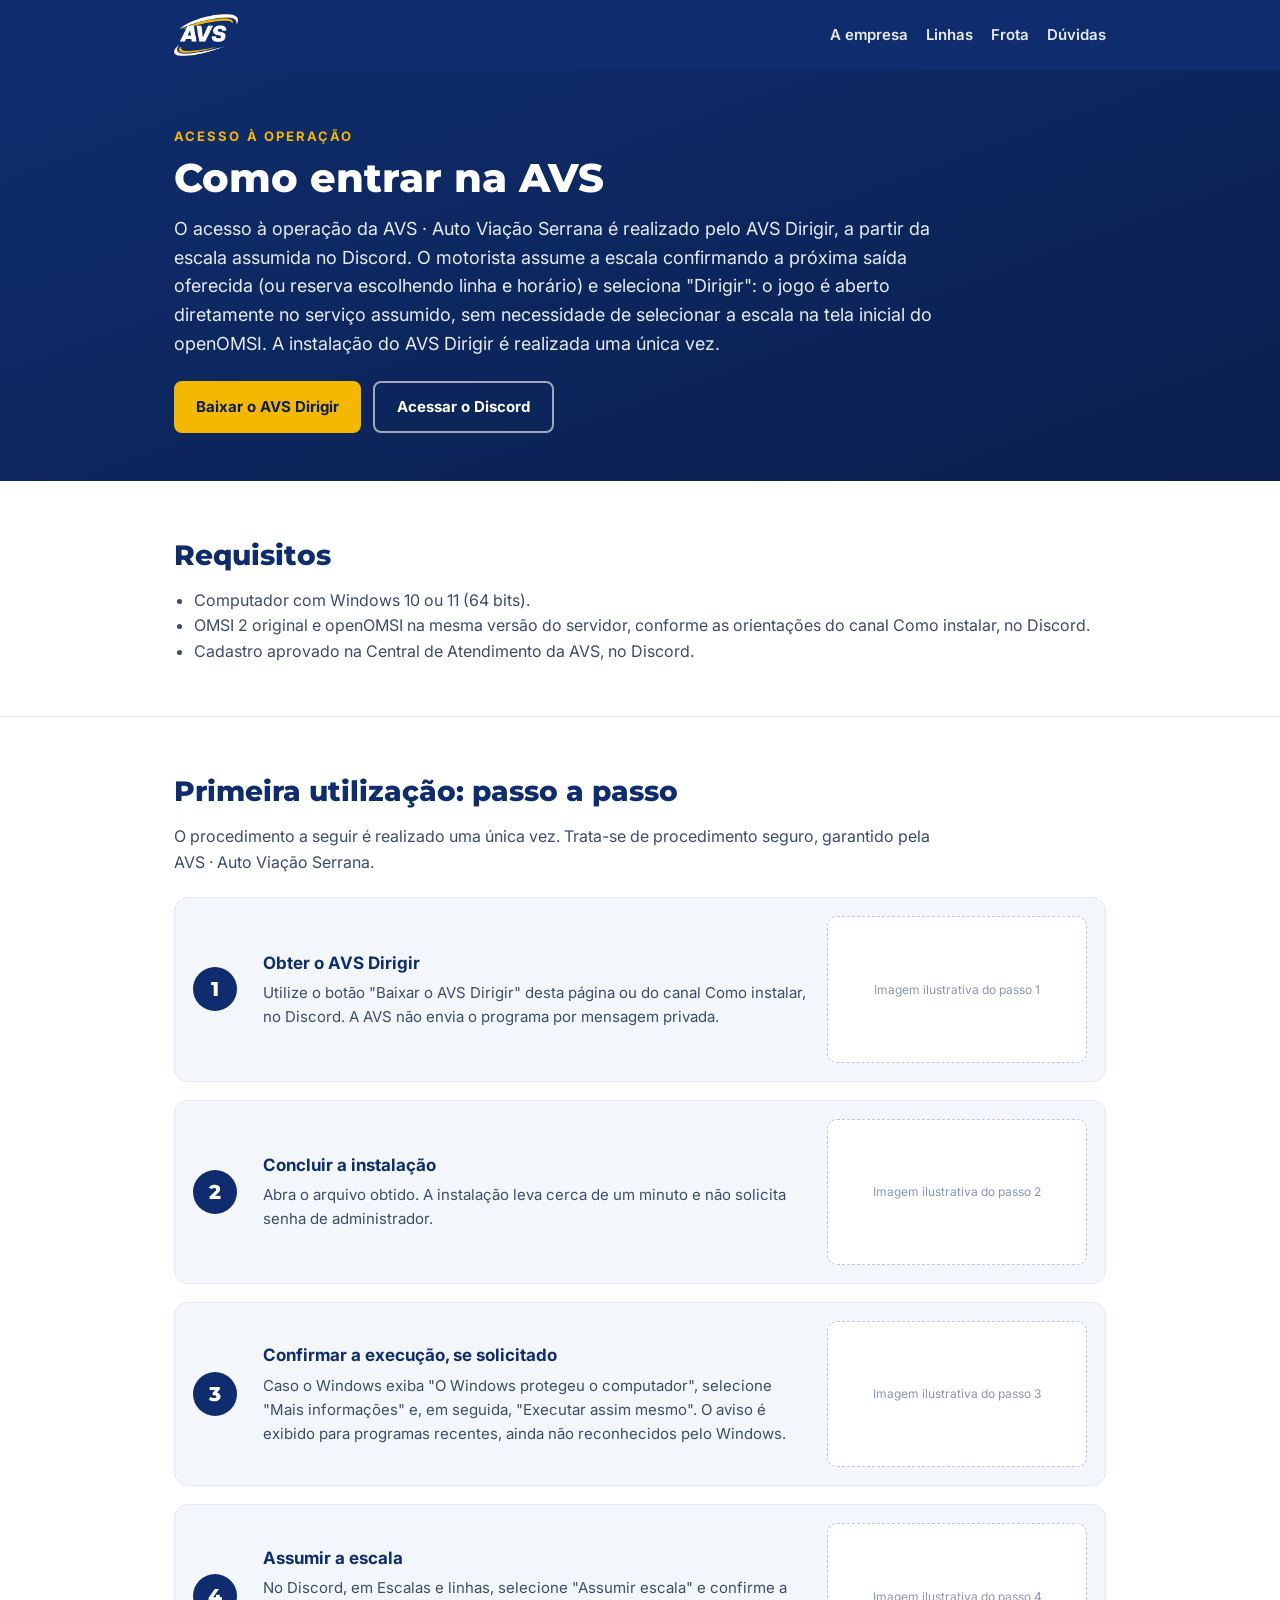
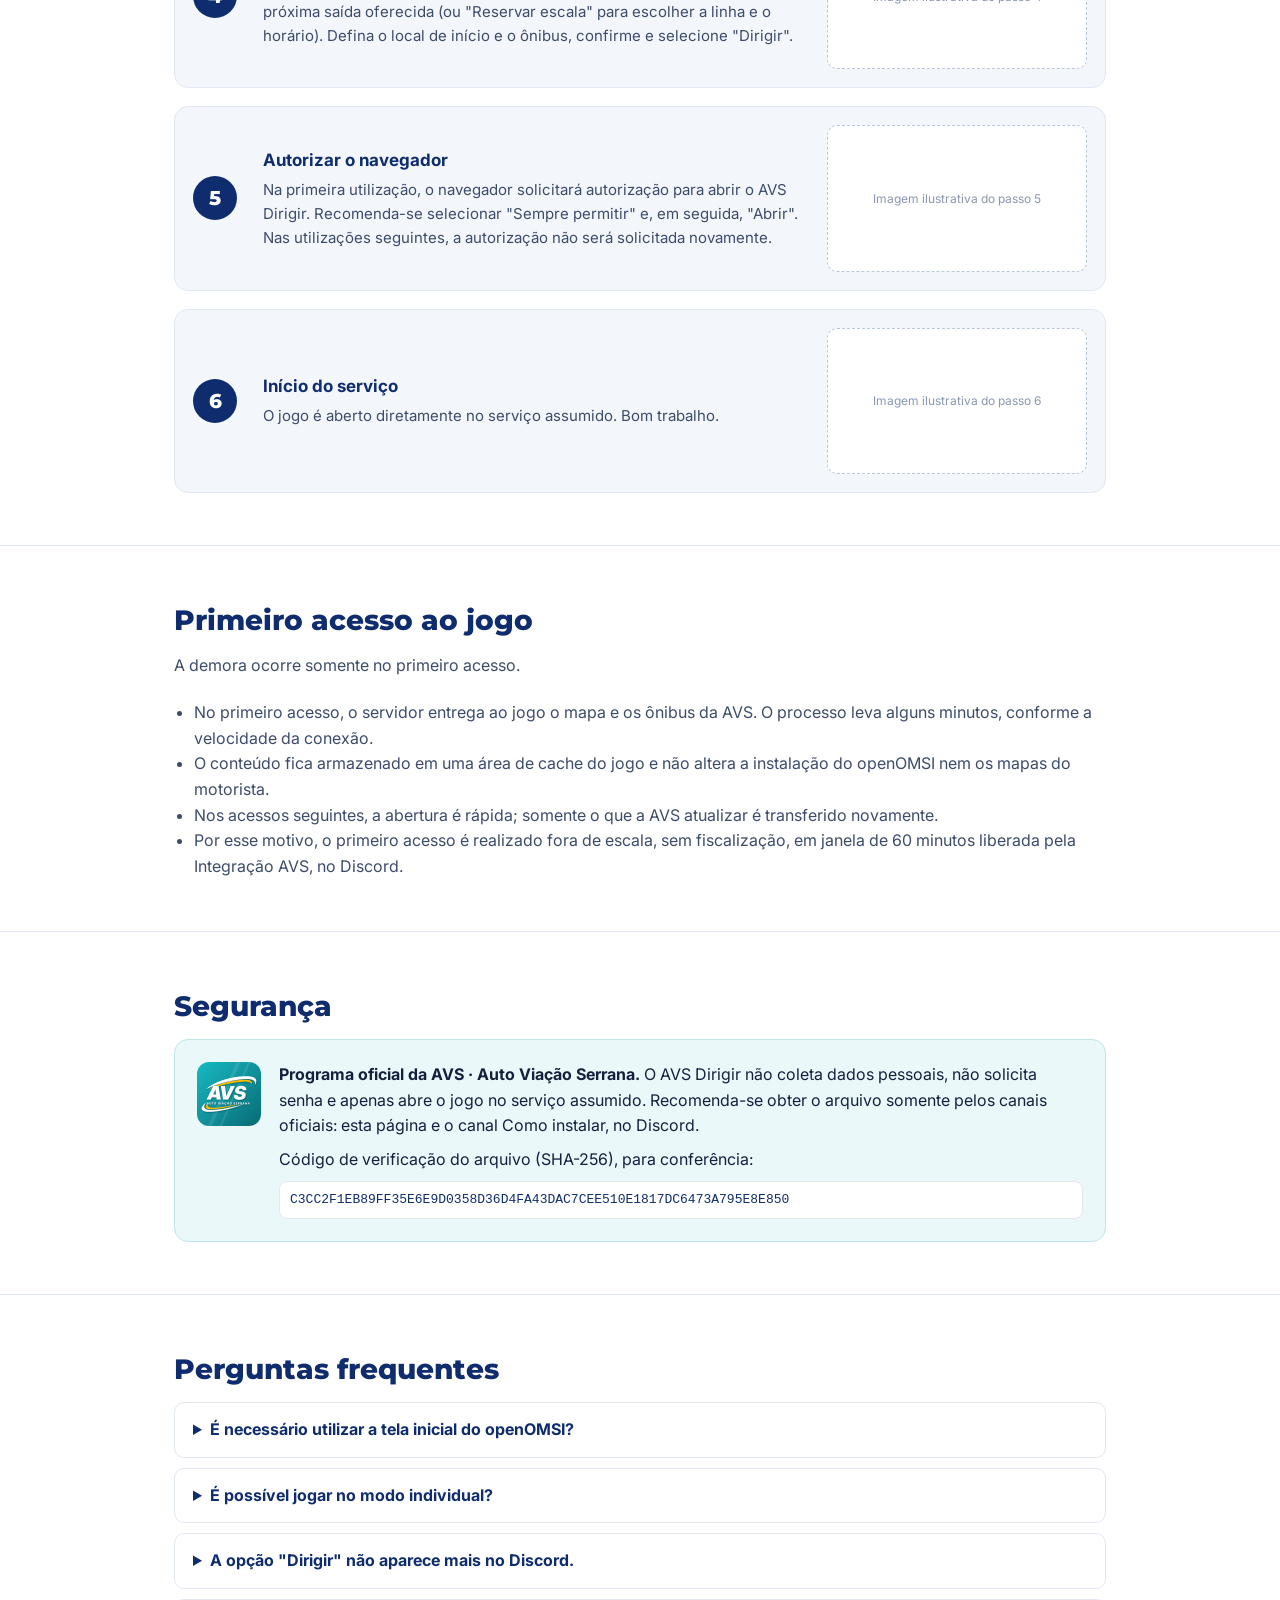
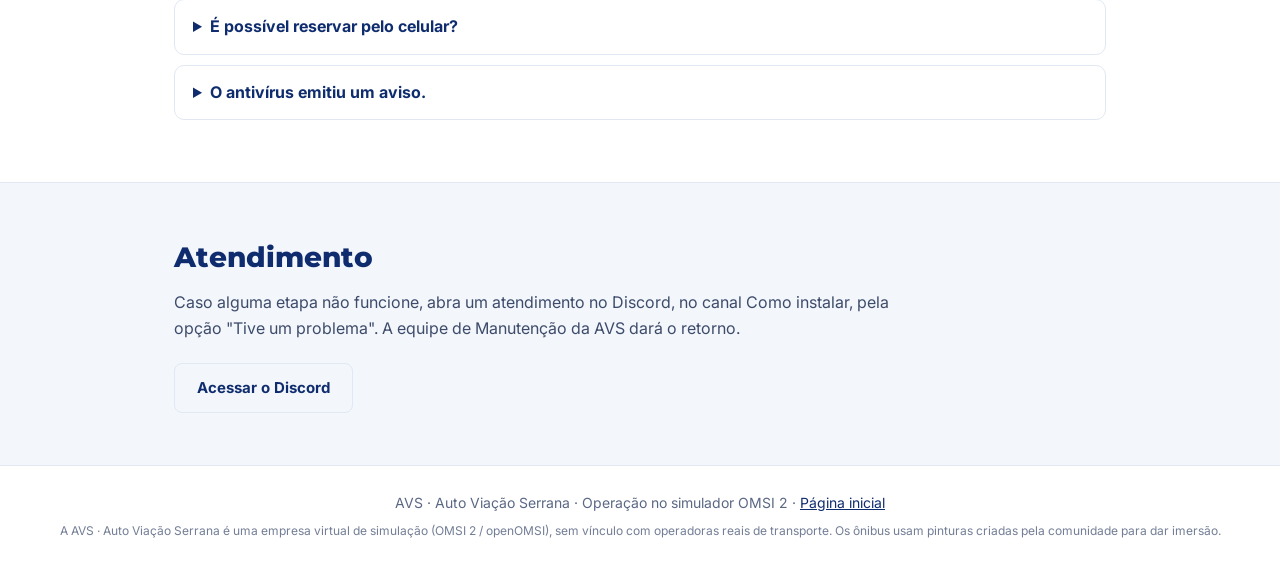
==== como-entrar/index.html @ ce08db6a "Central AVS: paginas do AVS Dirigir (entrar, como entrar, download)" ====
<!DOCTYPE html>
<html lang="pt-BR">
<head>
<meta charset="utf-8">
<meta name="viewport" content="width=device-width, initial-scale=1">
<title>Como entrar na AVS | AVS · Auto Viação Serrana</title>
<meta name="description" content="Acesso à operação da AVS · Auto Viação Serrana pelo AVS Dirigir, a partir da escala assumida no Discord.">
<link rel="icon" type="image/png" href="../imagens/icone.png?v=avs1">
<link rel="preconnect" href="https://fonts.googleapis.com">
<link rel="preconnect" href="https://fonts.gstatic.com" crossorigin>
<link href="https://fonts.googleapis.com/css2?family=Montserrat:wght@700;800&family=Inter:wght@400;500;600;700&display=swap" rel="stylesheet">
<style>
:root{--marinho:#0F2D6E;--marinho2:#0A1F4D;--amarelo:#F5B800;--turquesa:#11A3AE;--texto:#13213F;--cinza:#3D4C6B;--borda:#E1E8F3;--fundo2:#F3F6FB}
*{box-sizing:border-box}
html{scroll-behavior:smooth}
body{margin:0;background:#fff;font-family:Inter,system-ui,"Segoe UI",sans-serif;color:var(--texto);-webkit-font-smoothing:antialiased;line-height:1.6}
a{color:var(--marinho)}
.wrap{max-width:980px;margin:0 auto;padding:0 24px}
.cab{background:var(--marinho);color:#fff}
.cab .wrap{display:flex;align-items:center;justify-content:space-between;gap:16px;padding-top:14px;padding-bottom:14px}
.cab img{height:42px;width:auto;display:block}
.cab nav a{color:#fff;text-decoration:none;font-weight:600;font-size:15px;margin-left:18px;opacity:.9}
.cab nav a:hover{opacity:1;text-decoration:underline}
.abre{background:linear-gradient(160deg,var(--marinho),var(--marinho2));color:#fff;padding:56px 0 48px}
.rotulo{font-size:13px;letter-spacing:.16em;text-transform:uppercase;color:var(--amarelo);font-weight:700}
h1{font-family:Montserrat,sans-serif;font-weight:800;font-size:40px;line-height:1.15;margin:8px 0 14px}
.abre p{max-width:760px;font-size:18px;color:#E6ECF7;margin:0 0 22px}
.botoes{display:flex;flex-wrap:wrap;gap:12px}
.btn{display:inline-flex;align-items:center;min-height:46px;padding:12px 22px;border-radius:8px;font-weight:700;text-decoration:none;font-size:15px}
.btn.pri{background:var(--amarelo);color:var(--marinho2)}
.btn.sec{background:transparent;color:#fff;border:2px solid rgba(255,255,255,.6)}
.btn.sec2{background:var(--fundo2);color:var(--marinho);border:1px solid var(--borda)}
section.bloco{padding:52px 0;border-bottom:1px solid var(--borda)}
h2{font-family:Montserrat,sans-serif;font-weight:800;font-size:28px;color:var(--marinho);margin:0 0 10px}
.sub{color:var(--cinza);margin:0 0 22px;max-width:760px}
ul.req{margin:0;padding-left:20px;color:var(--cinza)}
ol.passos{list-style:none;margin:0;padding:0;display:grid;gap:18px}
ol.passos li{display:grid;grid-template-columns:52px 1fr 260px;gap:18px;align-items:center;background:var(--fundo2);border:1px solid var(--borda);border-radius:14px;padding:18px}
.num{width:44px;height:44px;border-radius:50%;background:var(--marinho);color:#fff;font-family:Montserrat,sans-serif;font-weight:800;font-size:20px;display:flex;align-items:center;justify-content:center}
.passos h3{margin:0 0 4px;font-size:17px;color:var(--marinho)}
.passos p{margin:0;color:var(--cinza);font-size:15px}
.img{aspect-ratio:16/9;border-radius:10px;border:1px dashed #B9C6DD;background:#fff;display:flex;align-items:center;justify-content:center;color:#8A97B1;font-size:12px;text-align:center;padding:8px}
.img img{width:100%;height:100%;object-fit:cover;border-radius:10px}
.selo{display:grid;grid-template-columns:64px 1fr;gap:18px;align-items:start;background:#EAF8F9;border:1px solid #BFE7EA;border-radius:14px;padding:22px}
.selo img{width:64px;height:64px;border-radius:12px}
.selo p{margin:0 0 8px;color:var(--texto)}
.hash{font-family:Consolas,"Courier New",monospace;font-size:13px;word-break:break-all;background:#fff;border:1px solid var(--borda);border-radius:8px;padding:8px 10px;display:block;color:var(--marinho)}
details{border:1px solid var(--borda);border-radius:10px;padding:14px 18px;margin-bottom:10px;background:#fff}
summary{cursor:pointer;font-weight:700;color:var(--marinho)}
details p{margin:8px 0 0;color:var(--cinza)}
.ajuda{background:var(--fundo2)}
.rod{padding:26px 0;color:#5B6884;font-size:14px;text-align:center}
@media (max-width:760px){
  h1{font-size:30px}.abre{padding:40px 0 36px}.abre p{font-size:16px}
  ol.passos li{grid-template-columns:44px 1fr}.passos .img{grid-column:1/-1}
  .cab nav{display:none}
}
</style>
</head>
<body>
<header class="cab">
  <div class="wrap">
    <a href="../"><img class="sigla" src="../imagens/logo_sigla_branco.png?v=avs1" alt="AVS · Auto Viação Serrana"></a>
    <nav aria-label="Principal"><a href="../#empresa">A empresa</a><a href="../#linhas">Linhas</a><a href="../#frota">Frota</a><a href="../#duvidas">Dúvidas</a></nav>
  </div>
</header>

<section class="abre">
  <div class="wrap">
    <div class="rotulo">Acesso à operação</div>
    <h1>Como entrar na AVS</h1>
    <p>O acesso à operação da AVS · Auto Viação Serrana é realizado pelo AVS Dirigir, a partir da escala assumida no Discord. O motorista assume a escala confirmando a próxima saída oferecida (ou reserva escolhendo linha e horário) e seleciona "Dirigir": o jogo é aberto diretamente no serviço assumido, sem necessidade de selecionar a escala na tela inicial do openOMSI. A instalação do AVS Dirigir é realizada uma única vez.</p>
    <div class="botoes">
      <a class="btn pri" href="../downloads/AVS-Dirigir.exe" download>Baixar o AVS Dirigir</a>
      <a class="btn sec" href="#" data-convite>Acessar o Discord</a>
    </div>
  </div>
</section>

<main>
<section class="bloco">
  <div class="wrap">
    <h2>Requisitos</h2>
    <ul class="req">
      <li>Computador com Windows 10 ou 11 (64 bits).</li>
      <li>OMSI 2 original e openOMSI na mesma versão do servidor, conforme as orientações do canal Como instalar, no Discord.</li>
      <li>Cadastro aprovado na Central de Atendimento da AVS, no Discord.</li>
    </ul>
  </div>
</section>

<section class="bloco" id="primeira-vez">
  <div class="wrap">
    <h2>Primeira utilização: passo a passo</h2>
    <p class="sub">O procedimento a seguir é realizado uma única vez. Trata-se de procedimento seguro, garantido pela AVS · Auto Viação Serrana.</p>
    <ol class="passos">
      <li><span class="num">1</span><div><h3>Obter o AVS Dirigir</h3><p>Utilize o botão "Baixar o AVS Dirigir" desta página ou do canal Como instalar, no Discord. A AVS não envia o programa por mensagem privada.</p></div><div class="img" data-passo="1">Imagem ilustrativa do passo 1</div></li>
      <li><span class="num">2</span><div><h3>Concluir a instalação</h3><p>Abra o arquivo obtido. A instalação leva cerca de um minuto e não solicita senha de administrador.</p></div><div class="img" data-passo="2">Imagem ilustrativa do passo 2</div></li>
      <li><span class="num">3</span><div><h3>Confirmar a execução, se solicitado</h3><p>Caso o Windows exiba "O Windows protegeu o computador", selecione "Mais informações" e, em seguida, "Executar assim mesmo". O aviso é exibido para programas recentes, ainda não reconhecidos pelo Windows.</p></div><div class="img" data-passo="3">Imagem ilustrativa do passo 3</div></li>
      <li><span class="num">4</span><div><h3>Assumir a escala</h3><p>No Discord, em Escalas e linhas, selecione "Assumir escala" e confirme a próxima saída oferecida (ou "Reservar escala" para escolher a linha e o horário). Defina o local de início e o ônibus, confirme e selecione "Dirigir".</p></div><div class="img" data-passo="4">Imagem ilustrativa do passo 4</div></li>
      <li><span class="num">5</span><div><h3>Autorizar o navegador</h3><p>Na primeira utilização, o navegador solicitará autorização para abrir o AVS Dirigir. Recomenda-se selecionar "Sempre permitir" e, em seguida, "Abrir". Nas utilizações seguintes, a autorização não será solicitada novamente.</p></div><div class="img" data-passo="5">Imagem ilustrativa do passo 5</div></li>
      <li><span class="num">6</span><div><h3>Início do serviço</h3><p>O jogo é aberto diretamente no serviço assumido. Bom trabalho.</p></div><div class="img" data-passo="6">Imagem ilustrativa do passo 6</div></li>
    </ol>
  </div>
</section>

<section class="bloco" id="primeiro-acesso">
  <div class="wrap">
    <h2>Primeiro acesso ao jogo</h2>
    <p class="sub">A demora ocorre somente no primeiro acesso.</p>
    <ul class="req">
      <li>No primeiro acesso, o servidor entrega ao jogo o mapa e os ônibus da AVS. O processo leva alguns minutos, conforme a velocidade da conexão.</li>
      <li>O conteúdo fica armazenado em uma área de cache do jogo e não altera a instalação do openOMSI nem os mapas do motorista.</li>
      <li>Nos acessos seguintes, a abertura é rápida; somente o que a AVS atualizar é transferido novamente.</li>
      <li>Por esse motivo, o primeiro acesso é realizado fora de escala, sem fiscalização, em janela de 60 minutos liberada pela Integração AVS, no Discord.</li>
    </ul>
  </div>
</section>

<section class="bloco">
  <div class="wrap">
    <h2>Segurança</h2>
    <div class="selo">
      <img src="../imagens/icone.png?v=avs1" alt="">
      <div>
        <p><strong>Programa oficial da AVS · Auto Viação Serrana.</strong> O AVS Dirigir não coleta dados pessoais, não solicita senha e apenas abre o jogo no serviço assumido. Recomenda-se obter o arquivo somente pelos canais oficiais: esta página e o canal Como instalar, no Discord.</p>
        <p>Código de verificação do arquivo (SHA-256), para conferência:</p>
        <code class="hash" id="sha256">C3CC2F1EB89FF35E6E9D0358D36D4FA43DAC7CEE510E1817DC6473A795E8E850</code>
      </div>
    </div>
  </div>
</section>

<section class="bloco">
  <div class="wrap">
    <h2>Perguntas frequentes</h2>
    <details><summary>É necessário utilizar a tela inicial do openOMSI?</summary><p>Somente para ajustar gráficos, som e controles. A escala é assumida no Discord e aberta pelo AVS Dirigir.</p></details>
    <details><summary>É possível jogar no modo individual?</summary><p>Sim. O modo individual continua disponível pela tela inicial do openOMSI, normalmente.</p></details>
    <details><summary>A opção "Dirigir" não aparece mais no Discord.</summary><p>Selecione novamente "Assumir escala", em Escalas e linhas: a reserva ativa é exibida primeiro, com a opção "Dirigir". A opção fica disponível a partir de 15 minutos antes da saída.</p></details>
    <details><summary>É possível reservar pelo celular?</summary><p>Sim. A reserva pode ser feita pelo celular; no horário da escala, utilize o Discord no computador para dirigir.</p></details>
    <details><summary>O antivírus emitiu um aviso.</summary><p>Alguns antivírus ainda não reconhecem programas recentes. Confira o código de verificação acima e, se for o mesmo, autorize o arquivo. Persistindo a dúvida, abra um atendimento.</p></details>
  </div>
</section>

<section class="bloco ajuda">
  <div class="wrap">
    <h2>Atendimento</h2>
    <p class="sub">Caso alguma etapa não funcione, abra um atendimento no Discord, no canal Como instalar, pela opção "Tive um problema". A equipe de Manutenção da AVS dará o retorno.</p>
    <div class="botoes"><a class="btn sec2" href="#" data-convite>Acessar o Discord</a></div>
  </div>
</section>
</main>

<footer class="rod">AVS · Auto Viação Serrana · Operação no simulador OMSI 2 · <a href="../">Página inicial</a><p class="legal" style="font-size:12px;opacity:.85;margin-top:6px">A AVS · Auto Viação Serrana é uma empresa virtual de simulação (OMSI 2 / openOMSI), sem vínculo com operadoras reais de transporte. Os ônibus usam pinturas criadas pela comunidade para dar imersão.</p></footer>

<script src="../js/config.js"></script>
<script>
(function () {
  var c = (window.FAOL_CONFIG || {}).convite_discord;
  document.querySelectorAll("[data-convite]").forEach(function (a) {
    if (c) { a.href = c; a.target = "_blank"; a.rel = "noopener"; }
  });
})();
</script>
</body>
</html>
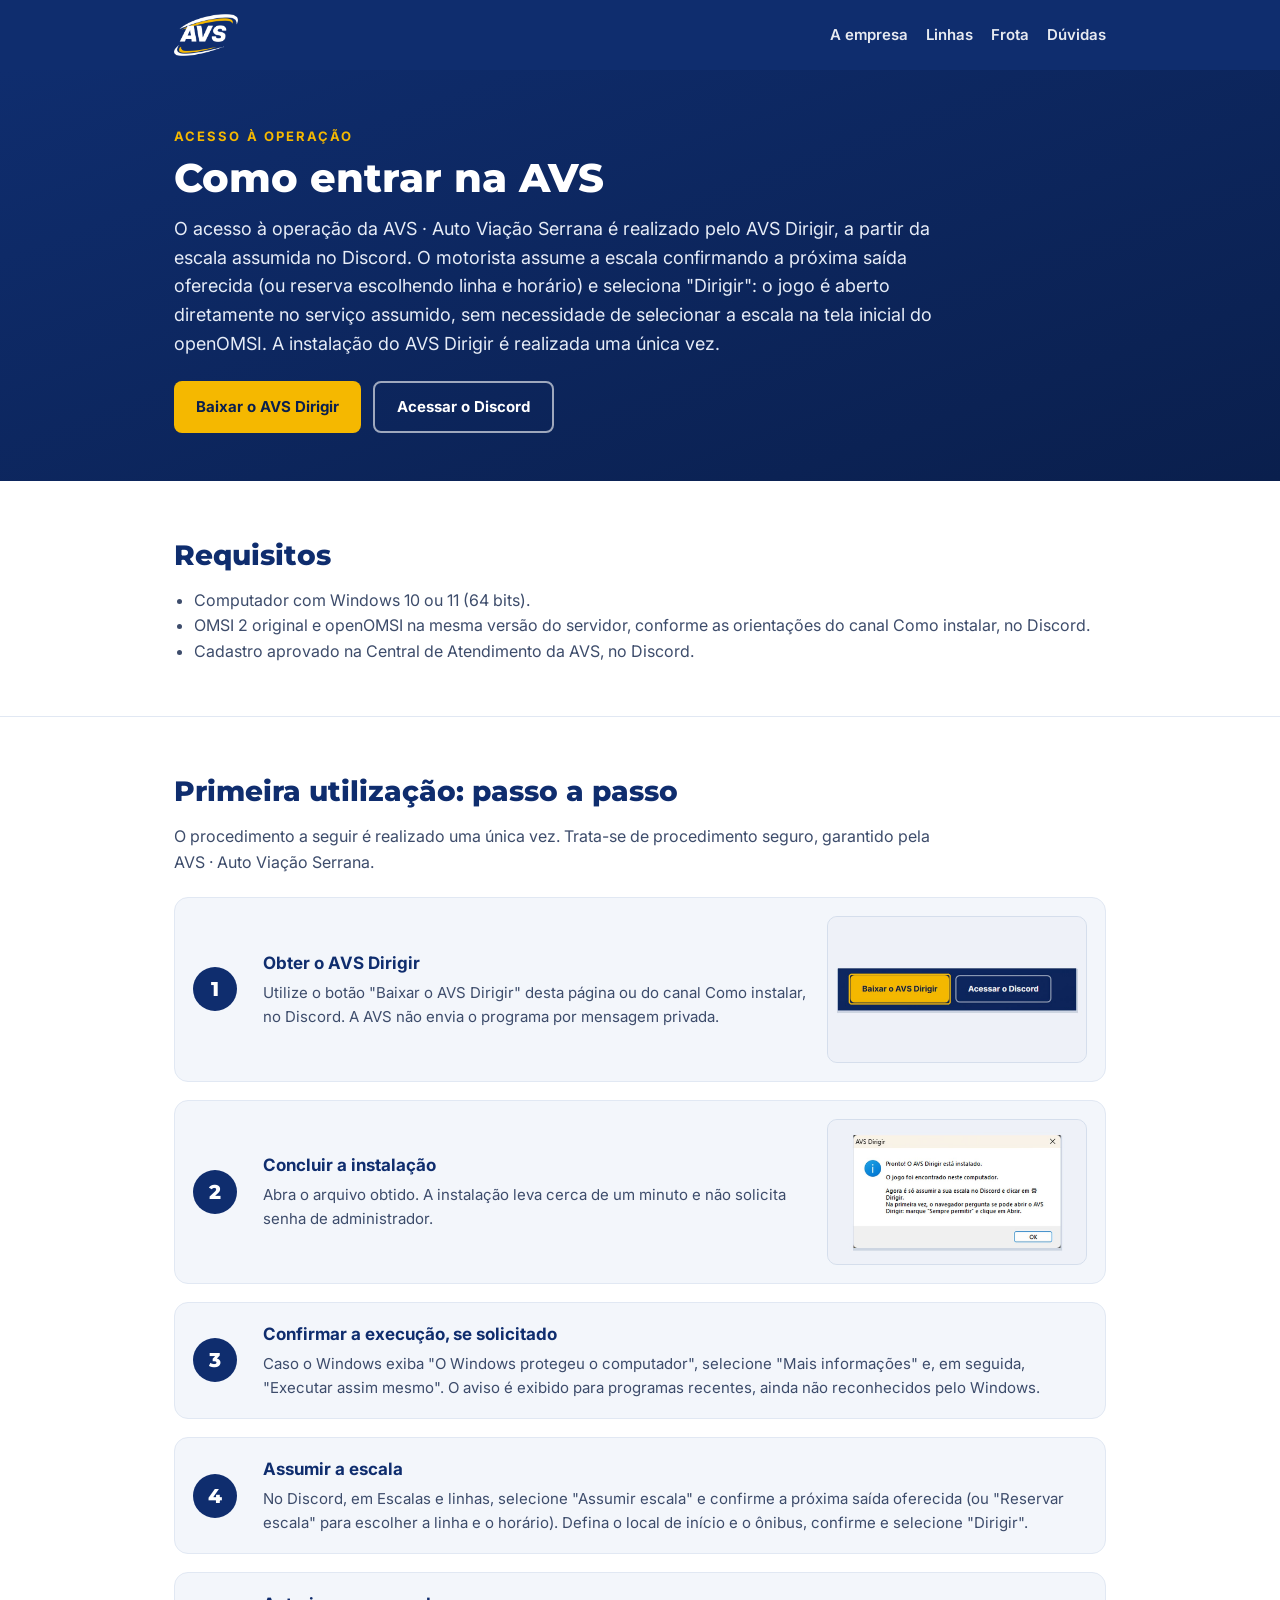
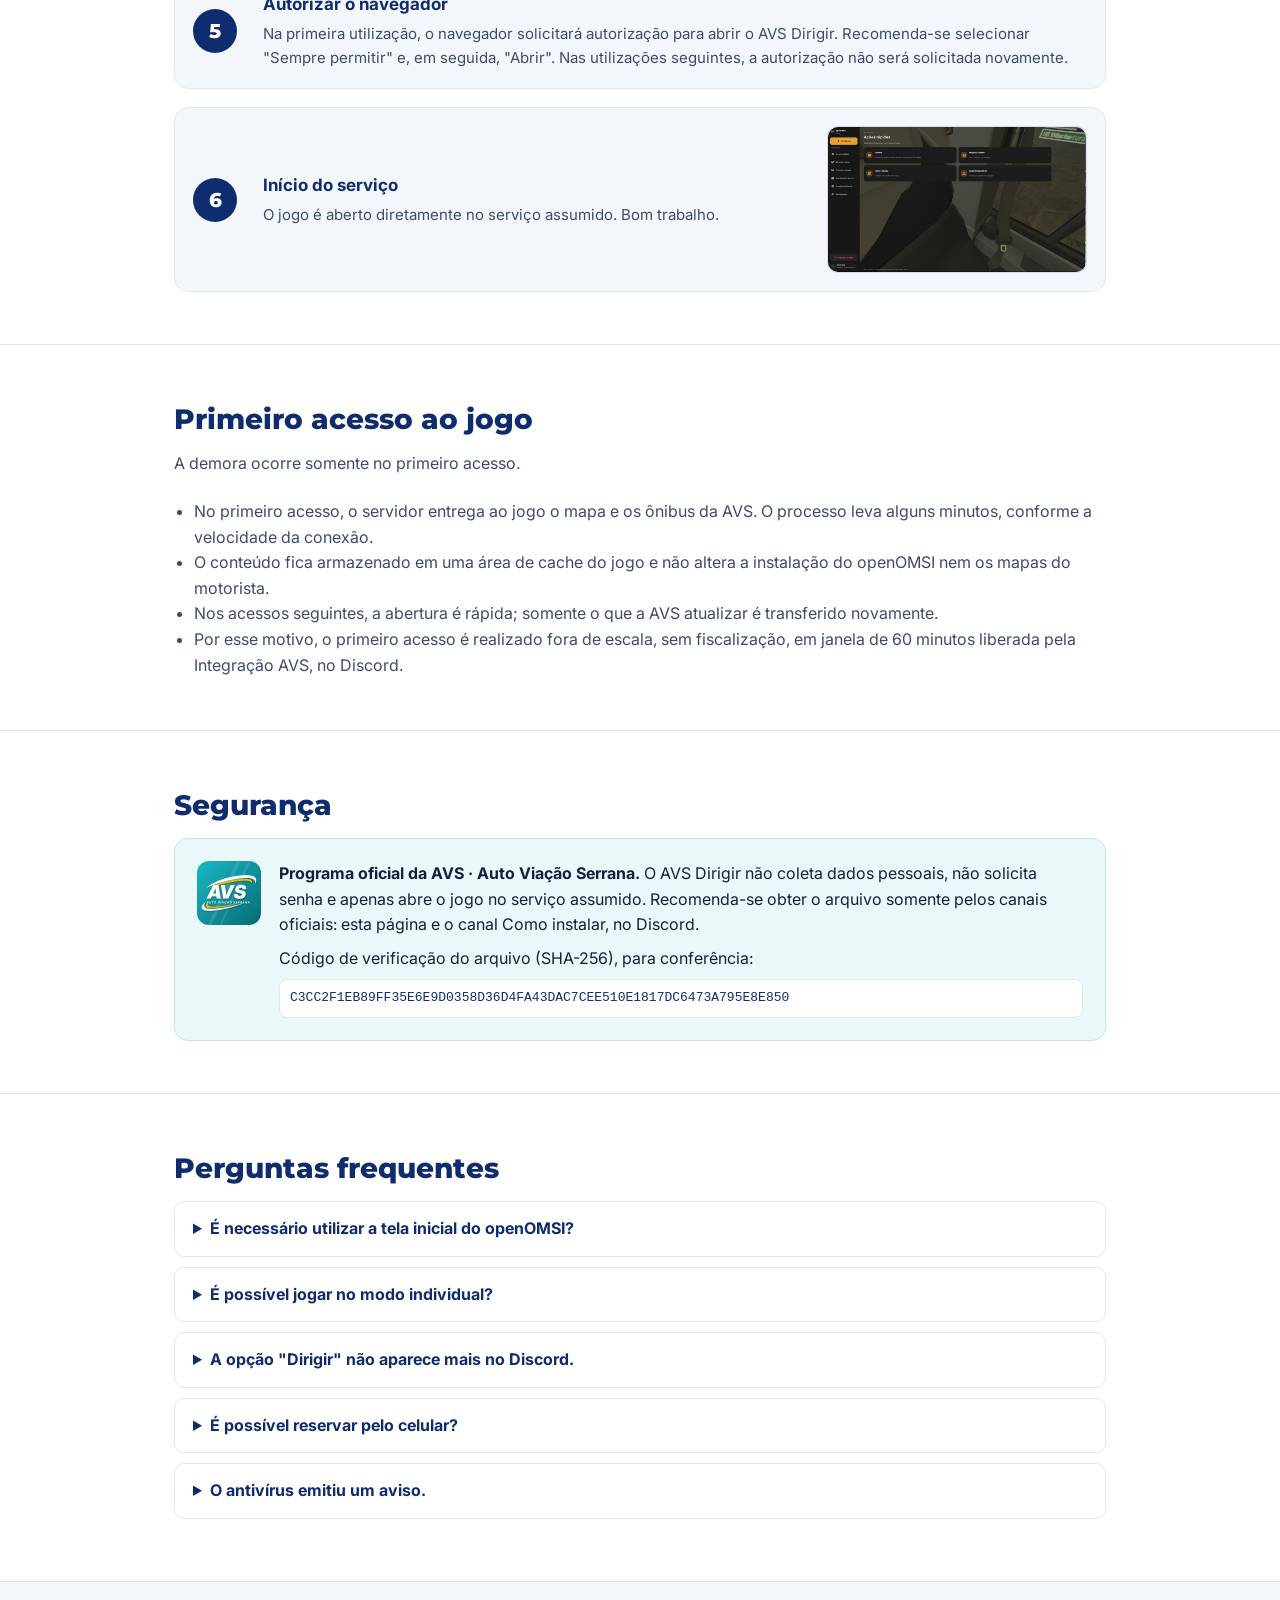
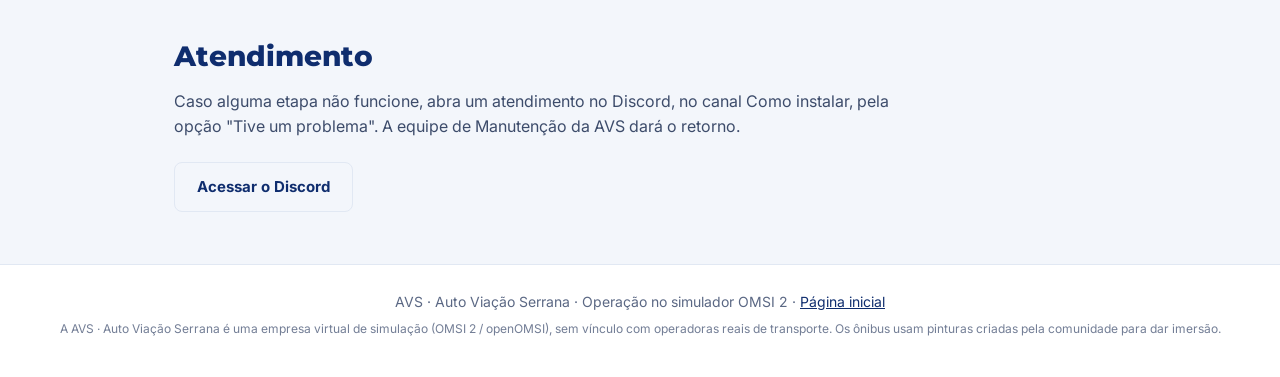
==== commit 36abb690: "Central AVS: Como entrar com imagens reais dos passos" ====
--- a/como-entrar/index.html
+++ b/como-entrar/index.html
@@ -41,6 +41,8 @@
 .passos p{margin:0;color:var(--cinza);font-size:15px}
 .img{aspect-ratio:16/9;border-radius:10px;border:1px dashed #B9C6DD;background:#fff;display:flex;align-items:center;justify-content:center;color:#8A97B1;font-size:12px;text-align:center;padding:8px}
 .img img{width:100%;height:100%;object-fit:cover;border-radius:10px}
+.img:has(img){border:1px solid #D5DEEC;padding:0;background:#EEF2F8}
+ol.passos li.sem-img{grid-template-columns:52px 1fr}
 .selo{display:grid;grid-template-columns:64px 1fr;gap:18px;align-items:start;background:#EAF8F9;border:1px solid #BFE7EA;border-radius:14px;padding:22px}
 .selo img{width:64px;height:64px;border-radius:12px}
 .selo p{margin:0 0 8px;color:var(--texto)}
@@ -94,12 +96,12 @@
     <h2>Primeira utilização: passo a passo</h2>
     <p class="sub">O procedimento a seguir é realizado uma única vez. Trata-se de procedimento seguro, garantido pela AVS · Auto Viação Serrana.</p>
     <ol class="passos">
-      <li><span class="num">1</span><div><h3>Obter o AVS Dirigir</h3><p>Utilize o botão "Baixar o AVS Dirigir" desta página ou do canal Como instalar, no Discord. A AVS não envia o programa por mensagem privada.</p></div><div class="img" data-passo="1">Imagem ilustrativa do passo 1</div></li>
-      <li><span class="num">2</span><div><h3>Concluir a instalação</h3><p>Abra o arquivo obtido. A instalação leva cerca de um minuto e não solicita senha de administrador.</p></div><div class="img" data-passo="2">Imagem ilustrativa do passo 2</div></li>
-      <li><span class="num">3</span><div><h3>Confirmar a execução, se solicitado</h3><p>Caso o Windows exiba "O Windows protegeu o computador", selecione "Mais informações" e, em seguida, "Executar assim mesmo". O aviso é exibido para programas recentes, ainda não reconhecidos pelo Windows.</p></div><div class="img" data-passo="3">Imagem ilustrativa do passo 3</div></li>
-      <li><span class="num">4</span><div><h3>Assumir a escala</h3><p>No Discord, em Escalas e linhas, selecione "Assumir escala" e confirme a próxima saída oferecida (ou "Reservar escala" para escolher a linha e o horário). Defina o local de início e o ônibus, confirme e selecione "Dirigir".</p></div><div class="img" data-passo="4">Imagem ilustrativa do passo 4</div></li>
-      <li><span class="num">5</span><div><h3>Autorizar o navegador</h3><p>Na primeira utilização, o navegador solicitará autorização para abrir o AVS Dirigir. Recomenda-se selecionar "Sempre permitir" e, em seguida, "Abrir". Nas utilizações seguintes, a autorização não será solicitada novamente.</p></div><div class="img" data-passo="5">Imagem ilustrativa do passo 5</div></li>
-      <li><span class="num">6</span><div><h3>Início do serviço</h3><p>O jogo é aberto diretamente no serviço assumido. Bom trabalho.</p></div><div class="img" data-passo="6">Imagem ilustrativa do passo 6</div></li>
+      <li><span class="num">1</span><div><h3>Obter o AVS Dirigir</h3><p>Utilize o botão "Baixar o AVS Dirigir" desta página ou do canal Como instalar, no Discord. A AVS não envia o programa por mensagem privada.</p></div><div class="img" data-passo="1"><img src="../imagens/como-entrar/passo1.jpg?v=avs1" alt="Botão Baixar o AVS Dirigir, nesta página" loading="lazy"></div></li>
+      <li><span class="num">2</span><div><h3>Concluir a instalação</h3><p>Abra o arquivo obtido. A instalação leva cerca de um minuto e não solicita senha de administrador.</p></div><div class="img" data-passo="2"><img src="../imagens/como-entrar/passo2.jpg?v=avs1" alt="Janela do AVS Dirigir confirmando que a instalação foi concluída" loading="lazy"></div></li>
+      <li class="sem-img"><span class="num">3</span><div><h3>Confirmar a execução, se solicitado</h3><p>Caso o Windows exiba "O Windows protegeu o computador", selecione "Mais informações" e, em seguida, "Executar assim mesmo". O aviso é exibido para programas recentes, ainda não reconhecidos pelo Windows.</p></div></li>
+      <li class="sem-img"><span class="num">4</span><div><h3>Assumir a escala</h3><p>No Discord, em Escalas e linhas, selecione "Assumir escala" e confirme a próxima saída oferecida (ou "Reservar escala" para escolher a linha e o horário). Defina o local de início e o ônibus, confirme e selecione "Dirigir".</p></div></li>
+      <li class="sem-img"><span class="num">5</span><div><h3>Autorizar o navegador</h3><p>Na primeira utilização, o navegador solicitará autorização para abrir o AVS Dirigir. Recomenda-se selecionar "Sempre permitir" e, em seguida, "Abrir". Nas utilizações seguintes, a autorização não será solicitada novamente.</p></div></li>
+      <li><span class="num">6</span><div><h3>Início do serviço</h3><p>O jogo é aberto diretamente no serviço assumido. Bom trabalho.</p></div><div class="img" data-passo="6"><img src="../imagens/como-entrar/passo6.jpg?v=avs1" alt="Jogo aberto pelo AVS Dirigir já conectado ao serviço da AVS" loading="lazy"></div></li>
     </ol>
   </div>
 </section>
